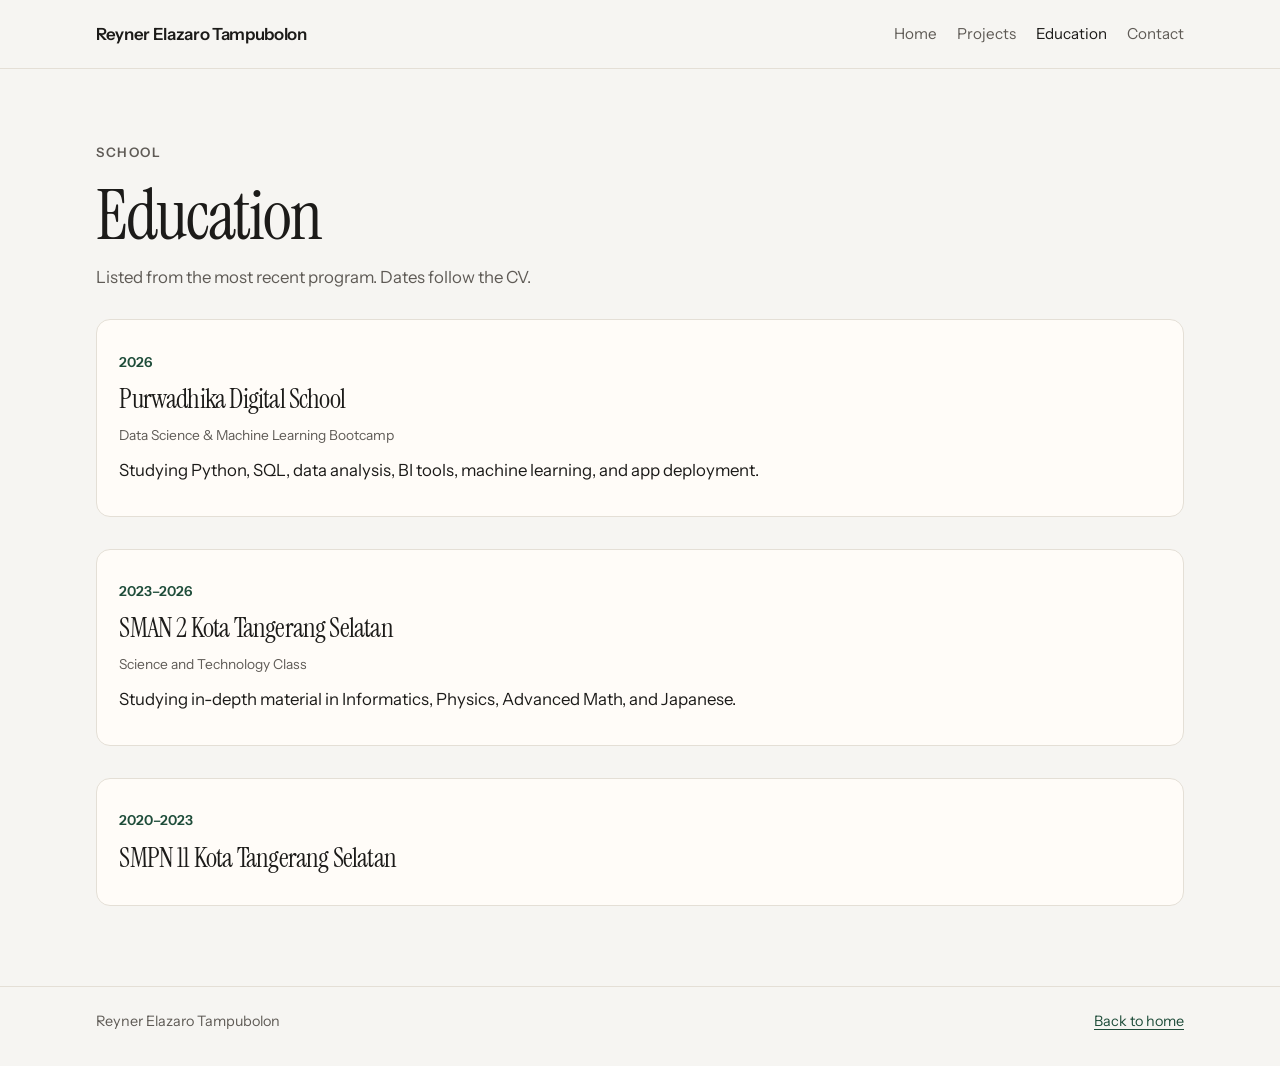
==== education.html @ 840c9fd8 "Initial commit" ====
<!DOCTYPE html>
<html lang="en">
<head>
  <meta charset="utf-8">
  <meta name="viewport" content="width=device-width, initial-scale=1">
  <title>Education · Reyner Elazaro Tampubolon</title>
  <meta name="description" content="Education of Reyner Elazaro Tampubolon: Purwadhika Digital School, SMAN 2 Kota Tangerang Selatan, and SMPN 11 Kota Tangerang Selatan.">
  <link rel="icon" href="favicon.svg" type="image/svg+xml">
  <link rel="preconnect" href="https://fonts.googleapis.com">
  <link rel="preconnect" href="https://fonts.gstatic.com" crossorigin>
  <link href="https://fonts.googleapis.com/css2?family=Instrument+Sans:ital,wght@0,400;0,500;0,600;1,400&family=Instrument+Serif&display=swap" rel="stylesheet">
  <link rel="stylesheet" href="css/style.css">
</head>
<body>
  <a class="skip" href="#content">Skip to content</a>
  <header class="site-header">
    <div class="header-inner">
      <a class="brand" href="index.html">Reyner Elazaro Tampubolon</a>
      <nav class="nav" aria-label="Primary">
        <a href="index.html">Home</a>
        <a href="projects.html">Projects</a>
        <a href="education.html" aria-current="page">Education</a>
        <a href="contact.html">Contact</a>
      </nav>
    </div>
  </header>

  <main id="content" class="page">
    <div class="page-intro">
      <p class="kicker">School</p>
      <h1>Education</h1>
      <p>Listed from the most recent program. Dates follow the CV.</p>
    </div>

    <div class="timeline">
      <article class="edu-item">
        <p class="edu-year">2026</p>
        <h2>Purwadhika Digital School</h2>
        <p class="meta">Data Science &amp; Machine Learning Bootcamp</p>
        <p>Studying Python, SQL, data analysis, BI tools, machine learning, and app deployment.</p>
      </article>

      <article class="edu-item">
        <p class="edu-year">2023–2026</p>
        <h2>SMAN 2 Kota Tangerang Selatan</h2>
        <p class="meta">Science and Technology Class</p>
        <p>Studying in-depth material in Informatics, Physics, Advanced Math, and Japanese.</p>
      </article>

      <article class="edu-item">
        <p class="edu-year">2020–2023</p>
        <h2>SMPN 11 Kota Tangerang Selatan</h2>
      </article>
    </div>
  </main>

  <footer class="site-footer">
    <div class="footer-inner">
      <span>Reyner Elazaro Tampubolon</span>
      <a href="index.html">Back to home</a>
    </div>
  </footer>
</body>
</html>
---- css/style.css ----
:root {
  --bg: #f6f5f2;
  --ink: #1c1b19;
  --muted: #5f5b56;
  --line: #e4dfd6;
  --accent: #1f4d3a;
  --accent-soft: #e7f0eb;
  --card: #fffcf8;
  --danger: #8d2f2f;
  --serif: "Instrument Serif", Georgia, "Times New Roman", serif;
  --sans: "Instrument Sans", "Segoe UI", sans-serif;
  --width: 68rem;
  --text: 42rem;
}

*,
*::before,
*::after {
  box-sizing: border-box;
}

html {
  scroll-behavior: smooth;
}

body {
  margin: 0;
  background: var(--bg);
  color: var(--ink);
  font-family: var(--sans);
  font-size: 1.05rem;
  line-height: 1.7;
}

img {
  max-width: 100%;
}

a {
  color: var(--accent);
  text-decoration-thickness: 1px;
  text-underline-offset: 0.18em;
}

a:hover {
  text-decoration-thickness: 2px;
}

.skip {
  position: absolute;
  left: 1rem;
  top: -4rem;
  background: var(--ink);
  color: var(--bg);
  padding: 0.5rem 0.8rem;
  z-index: 20;
}

.skip:focus {
  top: 0.75rem;
}

.site-header {
  position: sticky;
  top: 0;
  z-index: 10;
  background: color-mix(in srgb, var(--bg) 88%, transparent);
  backdrop-filter: blur(10px);
  border-bottom: 1px solid var(--line);
}

.header-inner,
.page,
.site-footer .footer-inner {
  width: min(var(--width), calc(100% - 2.5rem));
  margin-inline: auto;
}

.header-inner {
  display: flex;
  align-items: center;
  justify-content: space-between;
  gap: 1.5rem;
  min-height: 4.25rem;
}

.brand {
  color: var(--ink);
  text-decoration: none;
  font-weight: 600;
  letter-spacing: -0.02em;
}

.nav {
  display: flex;
  gap: 1.25rem;
}

.nav a {
  color: var(--muted);
  text-decoration: none;
  font-size: 0.95rem;
}

.nav a[aria-current="page"],
.nav a:hover {
  color: var(--ink);
}

.page {
  padding: 4.5rem 0 5rem;
}

.kicker {
  margin: 0 0 0.75rem;
  color: var(--accent);
  font-size: 0.82rem;
  font-weight: 600;
  letter-spacing: 0.12em;
  text-transform: uppercase;
}

h1,
h2,
h3 {
  font-family: var(--serif);
  font-weight: 400;
  letter-spacing: -0.03em;
  line-height: 1.15;
}

h1 {
  margin: 0 0 0.6rem;
  font-size: clamp(2.6rem, 6vw, 4.4rem);
}

.lede,
.intro {
  max-width: var(--text);
  color: var(--ink);
  font-size: 1.12rem;
}

.location {
  margin: 0 0 1.5rem;
  color: var(--muted);
}

.hero-links {
  display: flex;
  flex-wrap: wrap;
  gap: 0.75rem 1.25rem;
  margin: 1.75rem 0 0;
  padding: 0;
  list-style: none;
}

.section {
  margin-top: 4.5rem;
}

.section h2,
.page-intro h1 {
  margin-bottom: 0.4rem;
}

.section-note,
.page-intro p {
  max-width: var(--text);
  color: var(--muted);
  margin-top: 0;
}

.skill-grid {
  display: grid;
  grid-template-columns: repeat(3, 1fr);
  gap: 1rem;
  margin-top: 1.5rem;
}

.skill-block,
.card,
.project,
.edu-item,
.contact-card,
.form-card {
  background: var(--card);
  border: 1px solid var(--line);
  border-radius: 14px;
}

.skill-block {
  padding: 1.15rem 1.2rem 1.25rem;
}

.skill-block h3 {
  margin: 0 0 0.7rem;
  font-family: var(--sans);
  font-size: 0.78rem;
  font-weight: 600;
  letter-spacing: 0.08em;
  text-transform: uppercase;
  color: var(--muted);
}

.skill-block ul,
.award-list {
  margin: 0;
  padding-left: 1.1rem;
}

.skill-block li,
.award-list li {
  margin: 0.25rem 0;
}

.award-list {
  max-width: 46rem;
}

.cards {
  display: grid;
  gap: 0.9rem;
  margin-top: 1.5rem;
}

.card,
.project,
.edu-item {
  padding: 1.35rem 1.4rem 1.4rem;
}

.card-top,
.project-top {
  display: flex;
  justify-content: space-between;
  gap: 1rem;
  align-items: baseline;
}

.meta {
  margin: 0;
  color: var(--muted);
  font-size: 0.86rem;
}

.card h3,
.project h2,
.edu-item h2 {
  margin: 0.25rem 0 0.6rem;
  font-size: 1.7rem;
}

.card p,
.project p,
.edu-item p {
  margin: 0.55rem 0;
}

.tags {
  display: flex;
  flex-wrap: wrap;
  gap: 0.4rem;
  margin: 0.9rem 0 0;
  padding: 0;
  list-style: none;
}

.tags li {
  border: 1px solid var(--line);
  border-radius: 999px;
  padding: 0.1rem 0.65rem;
  color: var(--muted);
  font-size: 0.8rem;
}

.actions {
  display: flex;
  flex-wrap: wrap;
  gap: 0.8rem 1.2rem;
  margin-top: 1rem;
}

.project + .project,
.edu-item + .edu-item {
  margin-top: 1rem;
}

.project {
  overflow-x: auto;
}

.project h3 {
  margin: 1.4rem 0 0.35rem;
  font-family: var(--sans);
  font-size: 0.95rem;
  font-weight: 600;
  letter-spacing: 0;
}

.metrics {
  width: 100%;
  border-collapse: collapse;
  margin: 0.8rem 0 0.2rem;
  font-size: 0.95rem;
}

.metrics th,
.metrics td {
  text-align: left;
  padding: 0.55rem 0.7rem;
  border-bottom: 1px solid var(--line);
  vertical-align: top;
}

.metrics th {
  color: var(--muted);
  font-weight: 500;
  font-size: 0.8rem;
  letter-spacing: 0.04em;
  text-transform: uppercase;
}

.timeline {
  display: grid;
  gap: 1rem;
  margin-top: 1.75rem;
}

.edu-year {
  margin: 0;
  color: var(--accent);
  font-size: 0.86rem;
  font-weight: 600;
}

.contact-layout {
  display: grid;
  grid-template-columns: 0.85fr 1.15fr;
  gap: 1rem;
  margin-top: 2rem;
  align-items: start;
}

.contact-card,
.form-card {
  padding: 1.35rem 1.4rem 1.5rem;
}

.contact-list {
  list-style: none;
  margin: 0.4rem 0 0;
  padding: 0;
}

.contact-list li {
  padding: 0.85rem 0;
  border-bottom: 1px solid var(--line);
}

.contact-list li:last-child {
  border-bottom: 0;
  padding-bottom: 0;
}

.contact-list span {
  display: block;
  color: var(--muted);
  font-size: 0.78rem;
  letter-spacing: 0.08em;
  text-transform: uppercase;
}

.form-card h2 {
  margin: 0 0 0.3rem;
  font-size: 2rem;
}

label {
  display: block;
  margin: 0.95rem 0 0.3rem;
  font-size: 0.92rem;
}

input,
textarea {
  width: 100%;
  border: 1px solid var(--line);
  background: #fff;
  color: var(--ink);
  border-radius: 10px;
  padding: 0.7rem 0.8rem;
  font: inherit;
}

input:focus,
textarea:focus {
  outline: 2px solid var(--accent);
  border-color: transparent;
}

textarea {
  min-height: 9rem;
  resize: vertical;
}

button {
  margin-top: 1.1rem;
  border: 0;
  background: var(--accent);
  color: #f6f5f2;
  font: inherit;
  font-weight: 600;
  border-radius: 999px;
  padding: 0.7rem 1.25rem;
  cursor: pointer;
}

button:hover {
  background: #173c2d;
}

button:disabled {
  opacity: 0.6;
  cursor: progress;
}

.form-note,
.form-status {
  color: var(--muted);
  font-size: 0.92rem;
}

.form-status[data-state="success"] {
  color: var(--accent);
}

.form-status[data-state="error"] {
  color: var(--danger);
}

.hp {
  position: absolute;
  left: -9999px;
}

.site-footer {
  border-top: 1px solid var(--line);
  padding: 1.4rem 0 2rem;
  color: var(--muted);
  font-size: 0.9rem;
}

.footer-inner {
  display: flex;
  justify-content: space-between;
  gap: 1rem;
  flex-wrap: wrap;
}

@media (max-width: 800px) {
  .skill-grid,
  .contact-layout {
    grid-template-columns: 1fr;
  }

  .header-inner {
    align-items: flex-start;
    flex-direction: column;
    padding: 0.9rem 0;
    gap: 0.35rem;
  }

  .page {
    padding-top: 2.8rem;
  }
}
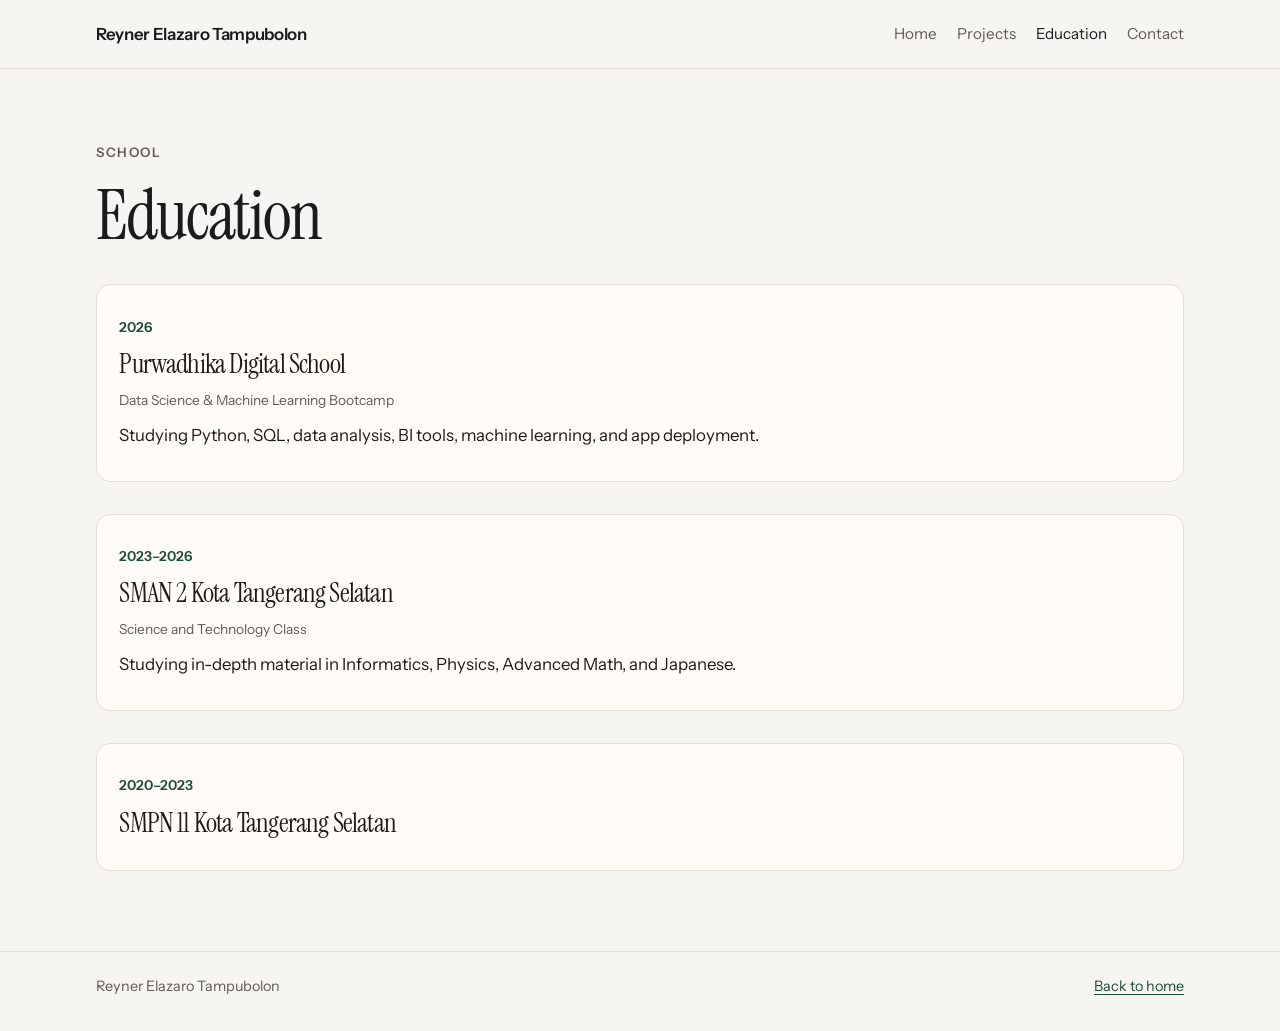
==== commit 6f20d698: "Remove introductory sentence from education section" ====
--- a/education.html
+++ b/education.html
@@ -29,7 +29,6 @@
     <div class="page-intro">
       <p class="kicker">School</p>
       <h1>Education</h1>
-      <p>Listed from the most recent program. Dates follow the CV.</p>
     </div>
 
     <div class="timeline">
